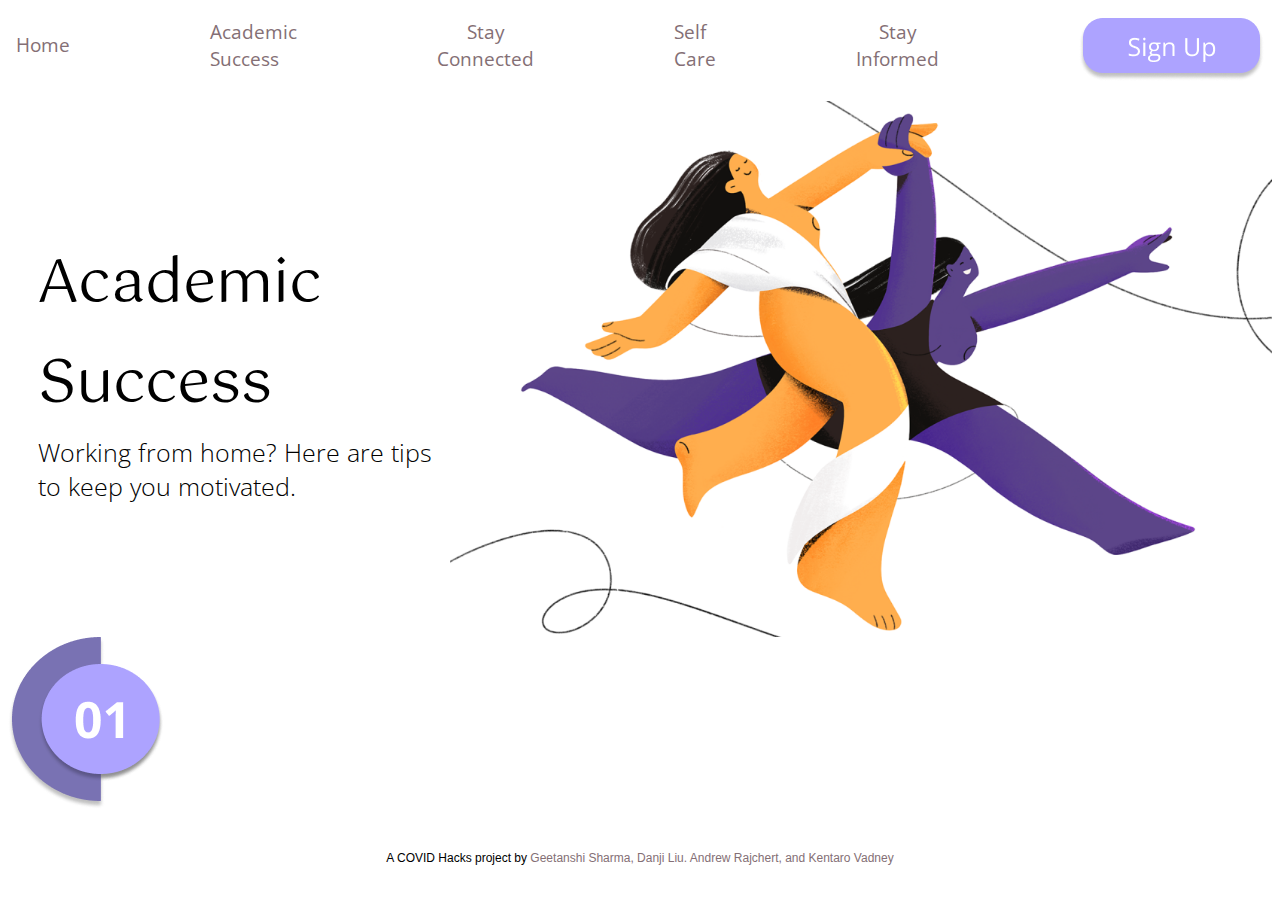
==== academicsuccess.html @ 517da2a0 "preliminary files" ====
<!DOCTYPE html>
<html>
<head>
  <link rel="stylesheet" type="text/css" href="assets/css/style.css">
  <meta name="viewport" content="width=device-width, initial-scale=1.0">
  <meta charset="utf-8">
  <link href="https://fonts.googleapis.com/css?family=Gotu|Montserrat:300,300i,400,400i,500,700,900|Open+Sans:300,400,600,700,800&display=swap" rel="stylesheet">

</head>
<body>
  <header>
    <div id="navbar">
        <div class="navbar-item"><a href="index.html">Home</a></div>
      <div class="navbar-item"><a href="academicsuccess.html">Academic Success</a></div>
      <div class="navbar-item"><a href="stayconnected.html"><center>Stay Connected</center></a></div>
      <div class="navbar-item"><a href="selfcare.html">Self Care</a></div>
      <div class="navbar-item"><a href="stayinformed.html"><center>Stay Informed</center></a></div>
      <div class ="navbar-item button"><img src = "assets/img/signupbutton.png"></div>
    </div>
  </header>

  <content>
    <div class ="academicsuccessheader">
        <div id="header-text">
        <div class="page-title">Academic Success</div>
        <div class="page-description">Working from home? Here are tips to keep you motivated.</div>
    </div>
        <img src="assets/img/academicsuccessheader.png" style="width:65%"/>
    </div>

    <div class="academicsuccess-checklist">
        <div class="list-item">
            <div class="bullet-point">
                <img src="assets/img/bullet1.png">
            </div>
        </div>

    </div>

    

      </content>

      <section id="footer">
        <div class="trademark">
            A COVID Hacks project by <span style="color: #846F75">Geetanshi Sharma, Danji Liu. Andrew Rajchert, and Kentaro Vadney</span>
        </div>
      </section>

    </div>

  </body>
  </html>
---- assets/css/style.css ----
.html {
  margin-top: 30px;
  margin-left: 30px;
  margin-right: 30px;
  margin-bottom: 10px;
}

h1 {
  font-family: 'Raleway', sans-serif;
  font-size: 20;
}


p {
  font-family: 'Spartan', sans-serif;
  font-size: 8;
}

body {

}

header {
  display: flex;
  flex-direction: row;
  justify-content: center;
  margin-bottom: 20px;
}

#navbar {
  display: flex;
  align-items: center;
  justify-content: right;
}

.navbar-item {
  margin-right: 70px;
  margin-left: 70px;
  color: #846F75;
  font-family: 'Open Sans';
  font-weight: medium;
  font-size: 120%;
}

.button {
    display: flex;
    justify-content: left;
    margin-top: 10px;
}

a:link {
  text-decoration: none;
  color: #846F75;
}
a:visited {
  text-decoration: none;
  color: #846F75;
}

.navbar-item:hover, .navbar-item-special:hover {
  font-weight: lighter;
  cursor: pointer;
}

#image-banner {
  display: flex;
  justify-content: center;
}

.homeheader {
    position: relative;
    text-align: center;
}

.site-title {
    position: absolute;
    top: 40%;
    left: 50%;
    transform: translate(-50%, -70%);
    font-family: Gotu;
    font-style: normal;
    font-weight: normal;
    font-size: 64px;
}

.site-description {
    position: absolute;
    top: 52%;
    left: 50%;
    transform: translate(-50%, -70%);
    font-family: Open Sans;
    font-style: normal;
    font-weight: lighter;
    font-size: 25px;
    line-height: 34px;
}

.academicsuccessheader {
    display: flex;
    flex-direction: row;
    align-content: right;
}

#header-text {
    font-family: Gotu;
    font-style: normal;
    font-weight: normal;
    font-size: 60px;
    display: flex;
    flex-direction: column;
    justify-items: center;
    justify-content: center;
    margin-left: 30px;
}

.page-description {
    font-family: Open Sans;
    font-style: normal;
    font-weight: lighter;
    font-size: 25px;
    justify-items: center;
    justify-items: center;
}

.row1 {
  display: flex;
  flex-direction: row;
  align-content: space-between;
  align-items: center;
  justify-content: center;
}

.item {
  display: flex;
  flex-direction: column;
  align-items: center;
  margin-top: 4%;
  margin-right: 6%;
  margin-left: 6%;

}

.icontext {
    font-family: Gotu;
    font-style: normal;
    font-weight: bold;
    font-size: 30px;
    line-height: 29px;
  color: black;
  margin-top: 10%;
}

.description {
  font-family: 'Open Sans', sans-serif;
  font-weight: lighter;
  color: grey;
  font-size: 15px;
  margin-top: 8%;
}

#buttonsection {
  margin-top: 3%;
  display: flex;
  flex-direction: row;
  justify-content: center;
}

#call {
  font-family: 'Raleway', sans-serif;
  font-weight: bold;

  background-color: #FFBCC5;
  border: none;
  color: white;

  text-align: center;
  text-decoration: none;
  font-size: 16px;

  border-radius: 17px;

  padding-top: 10px;
  padding-bottom: 10px;
  padding-right: 64px;
  padding-left: 64px;
  margin-right: 9%;
}

#locate {
  font-family: 'Raleway', sans-serif;
  font-weight: bold;

  background-color: white;
  color: #FFBCC5;
  border: 1px solid #FFBCC5;
  text-align: center;
  text-decoration: none;
  font-size: 16px;

  border-radius: 17px;

  padding-top: 10px;
  padding-bottom: 10px;
  padding-right: 45px;
  padding-left: 45px;
}

#call:hover, #locate:hover {
  cursor: pointer;
}

#footer {
  display: flex;
  justify-content: center;
  margin-top: 3%;
}

.trademark {
  font-family: 'Raleway', sans-serif;
  font-weight: lighter;
  font-size: 12px;
}

/**
CSS for OurStory
**/
.headwords {
  display: flex;
  flex-direction: column;
}

#storyking {
  display: flex;
  justify-content: center;
  font-family: 'Raleway', sans-serif;
  font-size: 20px;
  font-weight: lighter;
  color: #846F75;
}

#tophead {
  display: flex;
  justify-content: center;
  font-family: 'Raleway', sans-serif;
  font-weight: medium;
  font-size: 42px;
  color: #846F75;
  margin-top: .75%;
  margin-bottom: 1.5%;
}

/**
CSS for Menu
**/

.filters {
  display: flex;
  flex-direction: row;
  justify-content: center;
}

.specialFilter {
  font-family: 'Spartan', sans-serif;
  color: #846F75;
  font-size: 17px;
  margin-right: 3.5%;
  margin-left: 3.5%;
}

.specialFilterClicked {
  font-family: 'Spartan', sans-serif;
  color: #FFBCC5;
  text-decoration: underline;
  font-size: 17px;
  margin-right: 3.5%;
  margin-left: 3.5%;
}

.specialFilter:active {
  text-decoration: underline;
  color: #FFBCC5;
  cursor: pointer;
}

.specialFilter:hover {
  text-decoration: underline;
  color: #FFBCC5;
  cursor: pointer;
}

.donuts {
  display: flex;
  flex-direction: row;
  flex-wrap: wrap;
  margin-left: 13%;
}

.donutimgtext {
  display: flex;
  flex-direction: column;
  align-items: center;
  margin-top: 3%;
  margin-right: 4%;
  margin-left: 4%;
}

.donuttext {
  font-family: 'Raleway', sans-serif;
  font-weight: normal;
  margin-top: 12%;
}


#pricing {
  display: flex;
  justify-content: center;
  font-family: 'Raleway', sans-serif;
  font-weight: lighter;
  font-size: 20px;
  color: #846F75;
  margin-top: 5%;
}

/**
CSS for 
*/

#page-title {
  display: flex;
  justify-content: center;
  font-family: 'Raleway', sans-serif;
  font-weight: medium;
  font-size: 42px;
  color: #846F75;
  margin-bottom: 1.5%;
}

#contactTitle {

}


.myrow {
  display: flex;
  flex-direction: row;
  margin-left: 5%;
}

.contacttext {
  display: flex;
  flex-direction: column;
  align-items: center;
  margin-top: 1%;
  margin-right: 5%;
  margin-left: 5%;
}

.contact1text {
  font-family: 'Raleway', sans-serif;
  font-weight: normal;
  color: #846F75;
  font-size: 25px;
  margin-top: 7%;
}

.timing {
  writing-mode: vertical-rl;
  text-orientation: upright;
  font-family: 'Raleway', sans-serif;
  font-weight: normal;
  color: #846F75;
  font-size: 33px;
  margin-top: 100px;
}

.findtext {
  font-family: 'Raleway', sans-serif;
  font-weight: normal;
  color: #846F75;
  font-size: 25px;
  margin-top: 9%;
  margin-bottom: 3%;
}

.address {
  font-family: 'Spartan', sans-serif;
  font-weight: medium;
  font-size: 20px;
  color: #846F75;
  margin-top: 7%;
}
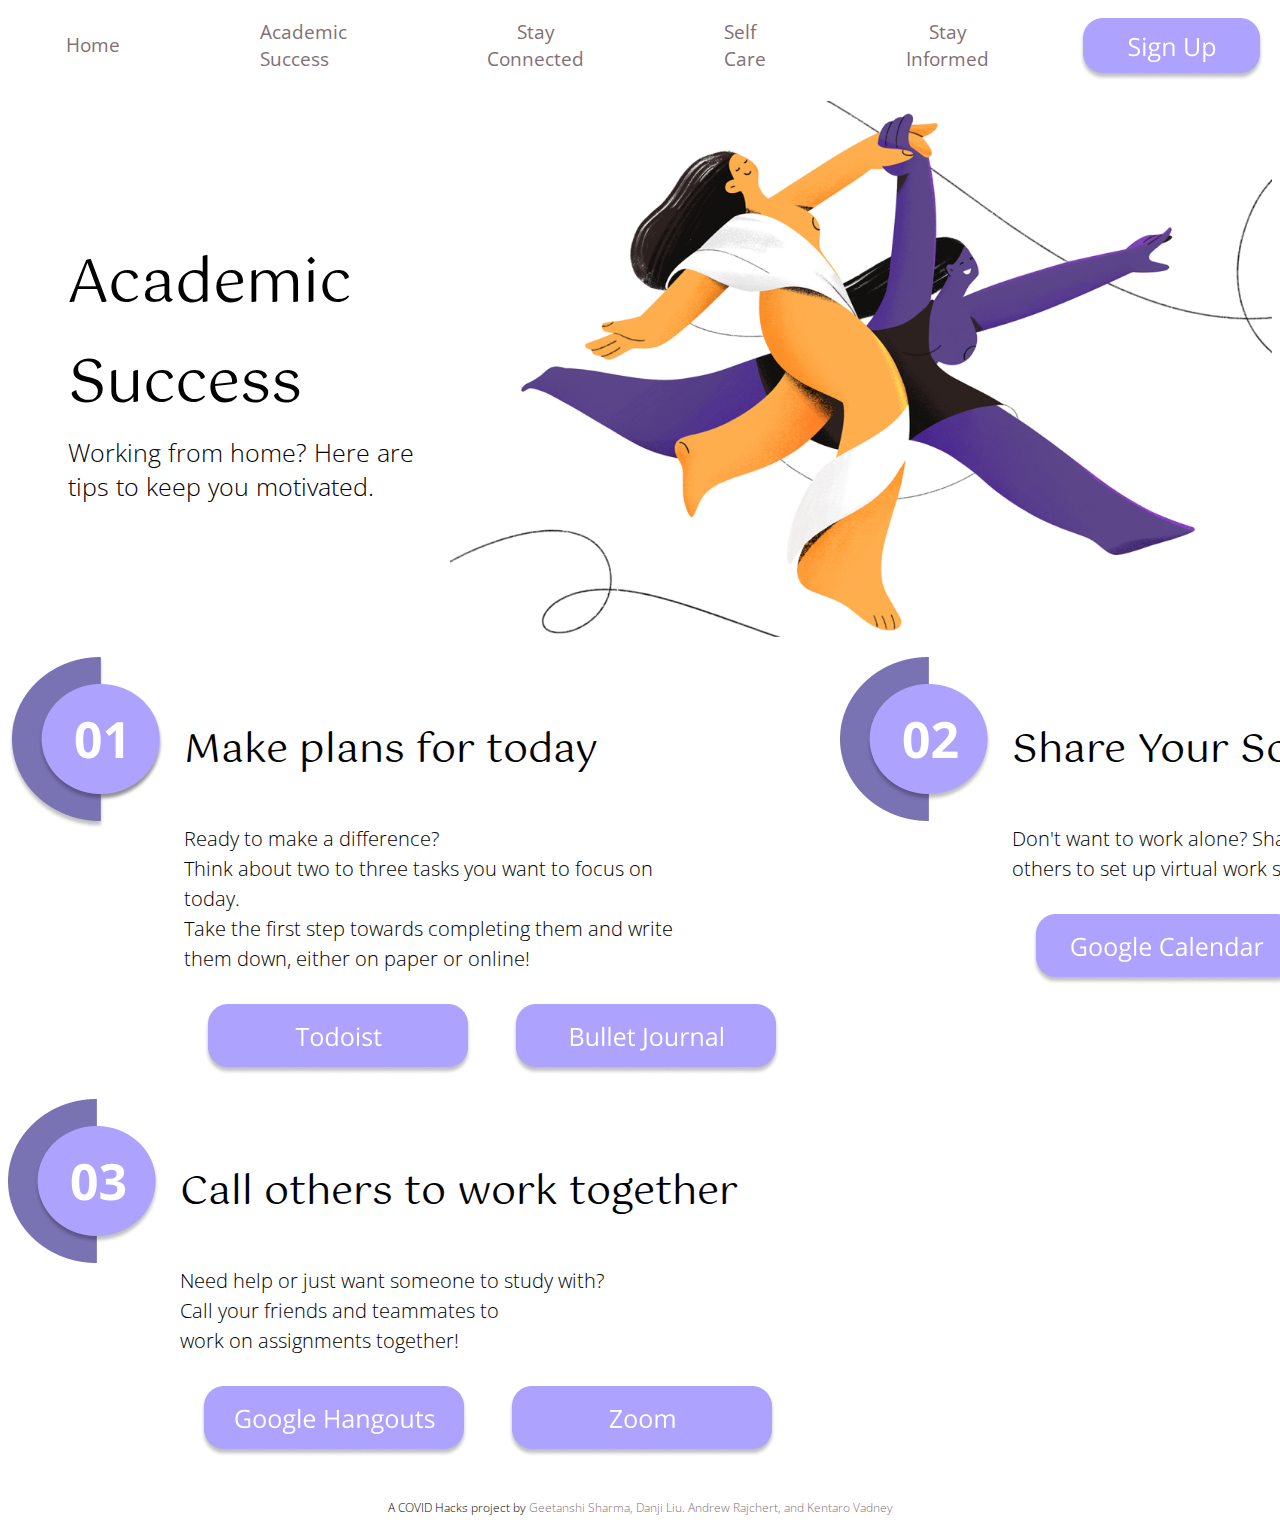
==== commit 06bb95b4: "two pages complete" ====
--- a/academicsuccess.html
+++ b/academicsuccess.html
@@ -28,12 +28,95 @@
         <img src="assets/img/academicsuccessheader.png" style="width:65%"/>
     </div>
 
-    <div class="academicsuccess-checklist">
+    <div class="academicsuccess-checklist-r1">
         <div class="list-item">
             <div class="bullet-point">
                 <img src="assets/img/bullet1.png">
             </div>
+            <div class="list-content">
+                <div class="bullet-title">
+                    Make plans for today
+                </div>
+                <div class="bullet-info">
+                    Ready to make a difference? <br/>
+                    Think about two to three tasks you want to focus on today. <br/>
+                    Take the first step towards completing them and write them down, either on paper or online! <br/>
+                </div>
+                <div class="bullet-buttons">
+                    <div class="button">
+                        <a href="https://todoist.com/">
+                            <img src="assets/img/todoistbutton.png">
+                         </a>
+                    </div>
+                    <div class="button">
+                        <a href="https://bulletjournal.com/">
+                            <img src="assets/img/bujobutton.png">
+                         </a>
+                    </div>
+                </div>
         </div>
+
+    </div>
+
+        <div class="list-item">
+            <div class="bullet-point">
+                <img src="assets/img/bullet2.png">
+            </div>
+            <div class="list-content">
+                <div class="bullet-title">
+                    Share Your Schedule
+                </div>
+                <div class="bullet-info">
+                    Don't want to work alone? Share your schedule with others to set up virtual work sessions together!
+                </div>
+             <div class="bullet-buttons">
+                <div class="button">
+                    <a href="https://calendar.google.com/calendar/r">
+                        <img src="assets/img/calendarbutton.png">
+                     </a>
+                </div>
+                <div class="button">
+                    <a href="https://www.when2meet.com/">
+                        <img src="assets/img/when2meetbutton.png">
+                     </a>
+                </div>
+            </div>
+        </div>
+        </div>
+        </div>
+
+    </div>
+
+    <div class="academicsuccess-checklist-r2">
+        <div class="list-item">
+            <div class="bullet-point">
+                <img src="assets/img/bullet3.png">
+            </div>
+            <div class="list-content">
+                <div class="bullet-title">
+                    Call others to work together
+                </div>
+                <div class="bullet-info">
+                    Need help or just want someone to study with? <br/>
+                    Call your friends and teammates to <br/>
+                    work on assignments together! <br/>
+                </div>
+                <div class="bullet-buttons">
+                    <div class="button">
+                        <a href="https://hangouts.google.com/">
+                            <img src="assets/img/hangoutsbutton.png">
+                         </a>
+                    </div>
+                    <div class="button">
+                        <a href="https://zoom.us/">
+                            <img src="assets/img/zoombutton.png">
+                         </a>
+                    </div>
+                </div>
+        </div>
+
+    </div>
+
 
     </div>
 
--- a/assets/css/style.css
+++ b/assets/css/style.css
@@ -110,7 +110,7 @@
     flex-direction: column;
     justify-items: center;
     justify-content: center;
-    margin-left: 30px;
+    margin-left: 60px;
 }
 
 .page-description {
@@ -158,234 +158,73 @@
   margin-top: 8%;
 }
 
-#buttonsection {
+#footer {
+  display: flex;
+  justify-content: center;
   margin-top: 3%;
-  display: flex;
-  flex-direction: row;
-  justify-content: center;
-}
-
-#call {
-  font-family: 'Raleway', sans-serif;
-  font-weight: bold;
-
-  background-color: #FFBCC5;
-  border: none;
-  color: white;
-
-  text-align: center;
-  text-decoration: none;
-  font-size: 16px;
-
-  border-radius: 17px;
-
-  padding-top: 10px;
-  padding-bottom: 10px;
-  padding-right: 64px;
-  padding-left: 64px;
-  margin-right: 9%;
-}
-
-#locate {
-  font-family: 'Raleway', sans-serif;
-  font-weight: bold;
-
-  background-color: white;
-  color: #FFBCC5;
-  border: 1px solid #FFBCC5;
-  text-align: center;
-  text-decoration: none;
-  font-size: 16px;
-
-  border-radius: 17px;
-
-  padding-top: 10px;
-  padding-bottom: 10px;
-  padding-right: 45px;
-  padding-left: 45px;
-}
-
-#call:hover, #locate:hover {
-  cursor: pointer;
-}
-
-#footer {
-  display: flex;
-  justify-content: center;
-  margin-top: 3%;
 }
 
 .trademark {
-  font-family: 'Raleway', sans-serif;
+  font-family: 'Open Sans', sans-serif;
   font-weight: lighter;
   font-size: 12px;
 }
 
 /**
-CSS for OurStory
+CSS for Academic Success
 **/
-.headwords {
-  display: flex;
-  flex-direction: column;
-}
-
-#storyking {
-  display: flex;
-  justify-content: center;
-  font-family: 'Raleway', sans-serif;
+
+.academicsuccess-checklist-r1 {
+    display: flex;
+    align-items: row
+}
+
+.list-item {
+    padding-right: 40px;
+    display: flex;
+    align-items: row;
+    margin-top: 20px;
+
+    
+}
+.list-content {
+    display: flex;
+    align-items: column;
+    flex-direction: column;
+    margin-top: 40px;
+    margin-left: 20px;
+}
+
+.bullet-title {
+    padding-top: 20px;
+    font-family: 'Gotu', sans-serif;
+    font-size: 40px;
+}
+
+.bullet-info {
+  font-family: 'Open Sans', sans-serif;
+  font-weight: lighter;
   font-size: 20px;
-  font-weight: lighter;
-  color: #846F75;
-}
-
-#tophead {
-  display: flex;
-  justify-content: center;
-  font-family: 'Raleway', sans-serif;
-  font-weight: medium;
-  font-size: 42px;
-  color: #846F75;
-  margin-top: .75%;
-  margin-bottom: 1.5%;
-}
+  padding-right: 100px;
+  padding-top: 40px;
+  line-height: 30px;
+}
+
+.bullet-buttons {
+    display: flex;
+    flex-direction: row;
+    margin-top: 20px;
+}
+
+.button {
+    margin-right: 20px;
+    margin-left: 20px;
+}
+
+
+
+
 
 /**
 CSS for Menu
 **/
-
-.filters {
-  display: flex;
-  flex-direction: row;
-  justify-content: center;
-}
-
-.specialFilter {
-  font-family: 'Spartan', sans-serif;
-  color: #846F75;
-  font-size: 17px;
-  margin-right: 3.5%;
-  margin-left: 3.5%;
-}
-
-.specialFilterClicked {
-  font-family: 'Spartan', sans-serif;
-  color: #FFBCC5;
-  text-decoration: underline;
-  font-size: 17px;
-  margin-right: 3.5%;
-  margin-left: 3.5%;
-}
-
-.specialFilter:active {
-  text-decoration: underline;
-  color: #FFBCC5;
-  cursor: pointer;
-}
-
-.specialFilter:hover {
-  text-decoration: underline;
-  color: #FFBCC5;
-  cursor: pointer;
-}
-
-.donuts {
-  display: flex;
-  flex-direction: row;
-  flex-wrap: wrap;
-  margin-left: 13%;
-}
-
-.donutimgtext {
-  display: flex;
-  flex-direction: column;
-  align-items: center;
-  margin-top: 3%;
-  margin-right: 4%;
-  margin-left: 4%;
-}
-
-.donuttext {
-  font-family: 'Raleway', sans-serif;
-  font-weight: normal;
-  margin-top: 12%;
-}
-
-
-#pricing {
-  display: flex;
-  justify-content: center;
-  font-family: 'Raleway', sans-serif;
-  font-weight: lighter;
-  font-size: 20px;
-  color: #846F75;
-  margin-top: 5%;
-}
-
-/**
-CSS for 
-*/
-
-#page-title {
-  display: flex;
-  justify-content: center;
-  font-family: 'Raleway', sans-serif;
-  font-weight: medium;
-  font-size: 42px;
-  color: #846F75;
-  margin-bottom: 1.5%;
-}
-
-#contactTitle {
-
-}
-
-
-.myrow {
-  display: flex;
-  flex-direction: row;
-  margin-left: 5%;
-}
-
-.contacttext {
-  display: flex;
-  flex-direction: column;
-  align-items: center;
-  margin-top: 1%;
-  margin-right: 5%;
-  margin-left: 5%;
-}
-
-.contact1text {
-  font-family: 'Raleway', sans-serif;
-  font-weight: normal;
-  color: #846F75;
-  font-size: 25px;
-  margin-top: 7%;
-}
-
-.timing {
-  writing-mode: vertical-rl;
-  text-orientation: upright;
-  font-family: 'Raleway', sans-serif;
-  font-weight: normal;
-  color: #846F75;
-  font-size: 33px;
-  margin-top: 100px;
-}
-
-.findtext {
-  font-family: 'Raleway', sans-serif;
-  font-weight: normal;
-  color: #846F75;
-  font-size: 25px;
-  margin-top: 9%;
-  margin-bottom: 3%;
-}
-
-.address {
-  font-family: 'Spartan', sans-serif;
-  font-weight: medium;
-  font-size: 20px;
-  color: #846F75;
-  margin-top: 7%;
-}
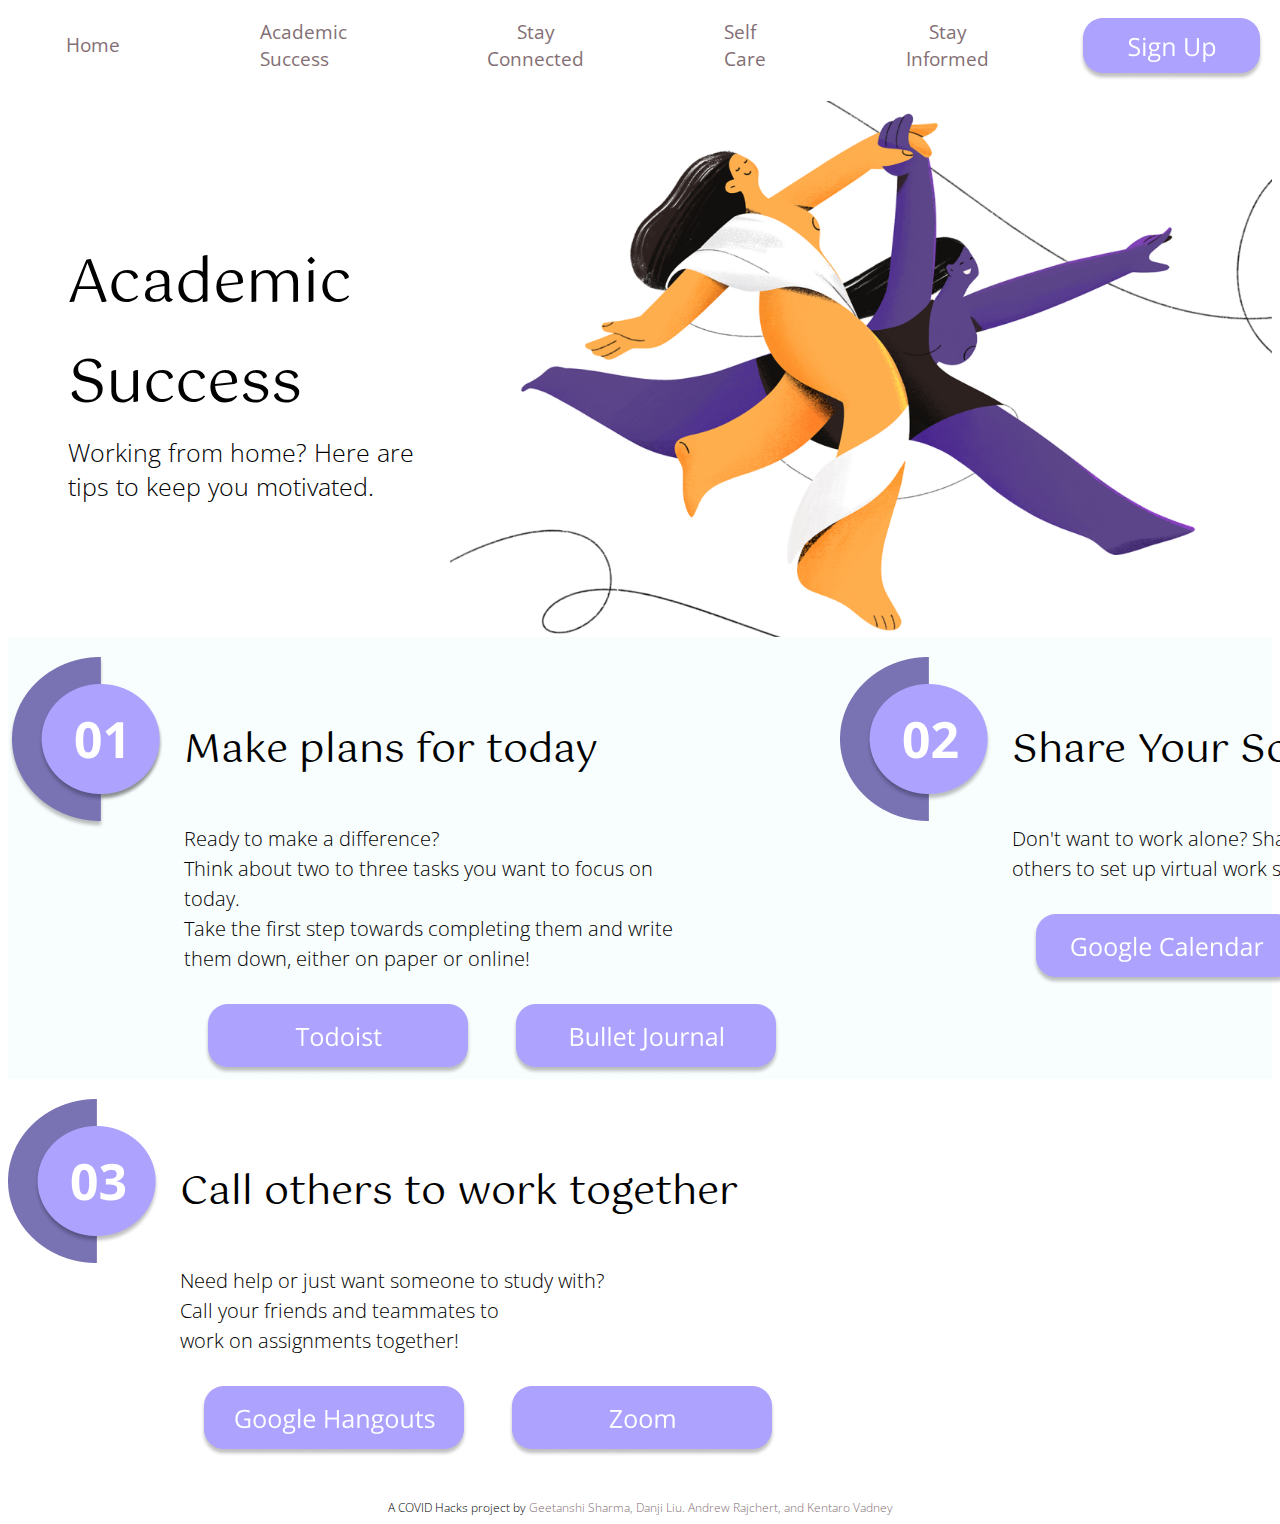
==== commit 0ae3d7f4: "version 3" ====
--- a/academicsuccess.html
+++ b/academicsuccess.html
@@ -27,6 +27,8 @@
     </div>
         <img src="assets/img/academicsuccessheader.png" style="width:65%"/>
     </div>
+
+    <div class = "academicsuccesscontent">
 
     <div class="academicsuccess-checklist-r1">
         <div class="list-item">
@@ -116,6 +118,7 @@
         </div>
 
     </div>
+</div>
 
 
     </div>
--- a/assets/css/style.css
+++ b/assets/css/style.css
@@ -95,33 +95,6 @@
     line-height: 34px;
 }
 
-.academicsuccessheader {
-    display: flex;
-    flex-direction: row;
-    align-content: right;
-}
-
-#header-text {
-    font-family: Gotu;
-    font-style: normal;
-    font-weight: normal;
-    font-size: 60px;
-    display: flex;
-    flex-direction: column;
-    justify-items: center;
-    justify-content: center;
-    margin-left: 60px;
-}
-
-.page-description {
-    font-family: Open Sans;
-    font-style: normal;
-    font-weight: lighter;
-    font-size: 25px;
-    justify-items: center;
-    justify-items: center;
-}
-
 .row1 {
   display: flex;
   flex-direction: row;
@@ -173,7 +146,36 @@
 /**
 CSS for Academic Success
 **/
-
+.academicsuccessheader {
+    display: flex;
+    flex-direction: row;
+    align-content: right;
+}
+
+#header-text {
+    font-family: Gotu;
+    font-style: normal;
+    font-weight: normal;
+    font-size: 60px;
+    display: flex;
+    flex-direction: column;
+    justify-items: center;
+    justify-content: center;
+    margin-left: 60px;
+}
+
+.page-description {
+    font-family: Open Sans;
+    font-style: normal;
+    font-weight: lighter;
+    font-size: 25px;
+    justify-items: center;
+    justify-items: center;
+}
+
+.academicsuccesscontent {
+    background-color: #F8FDFE;
+}
 .academicsuccess-checklist-r1 {
     display: flex;
     align-items: row
@@ -221,10 +223,56 @@
     margin-left: 20px;
 }
 
-
-
-
-
 /**
-CSS for Menu
+CSS for Stay Connected
 **/
+
+.stayconnectedheader {
+    display: flex;
+    flex-direction: row;
+    align-content: right;
+}
+
+.bettythebot {
+    display: flex;
+    flex-direction: row;
+    background-color:  #F8FDFE;
+}
+
+.bot-description {
+    display: flex;
+    flex-direction: column;
+    margin-left: 150px;
+    margin-top: 100px;
+    line-height: 2;
+
+}
+
+.bot-title {
+    padding-top: 5px;
+    font-family: 'Gotu', sans-serif;
+    font-size: 60px;
+    line-height: 2;
+}
+
+.button-col {
+    display: flex;
+    flex-direction: column;
+    align-content: center;
+    justify-items: center;
+    justify-content: center;
+    margin-top: 40px;
+}
+
+.button1 {
+    margin-bottom: 30px;
+}
+
+#bettySource {
+    font-family: 'Open Sans', sans-serif;
+    font-weight: lighter;
+    font-size: 20px;
+    margin-top: 40px;
+}
+
+
